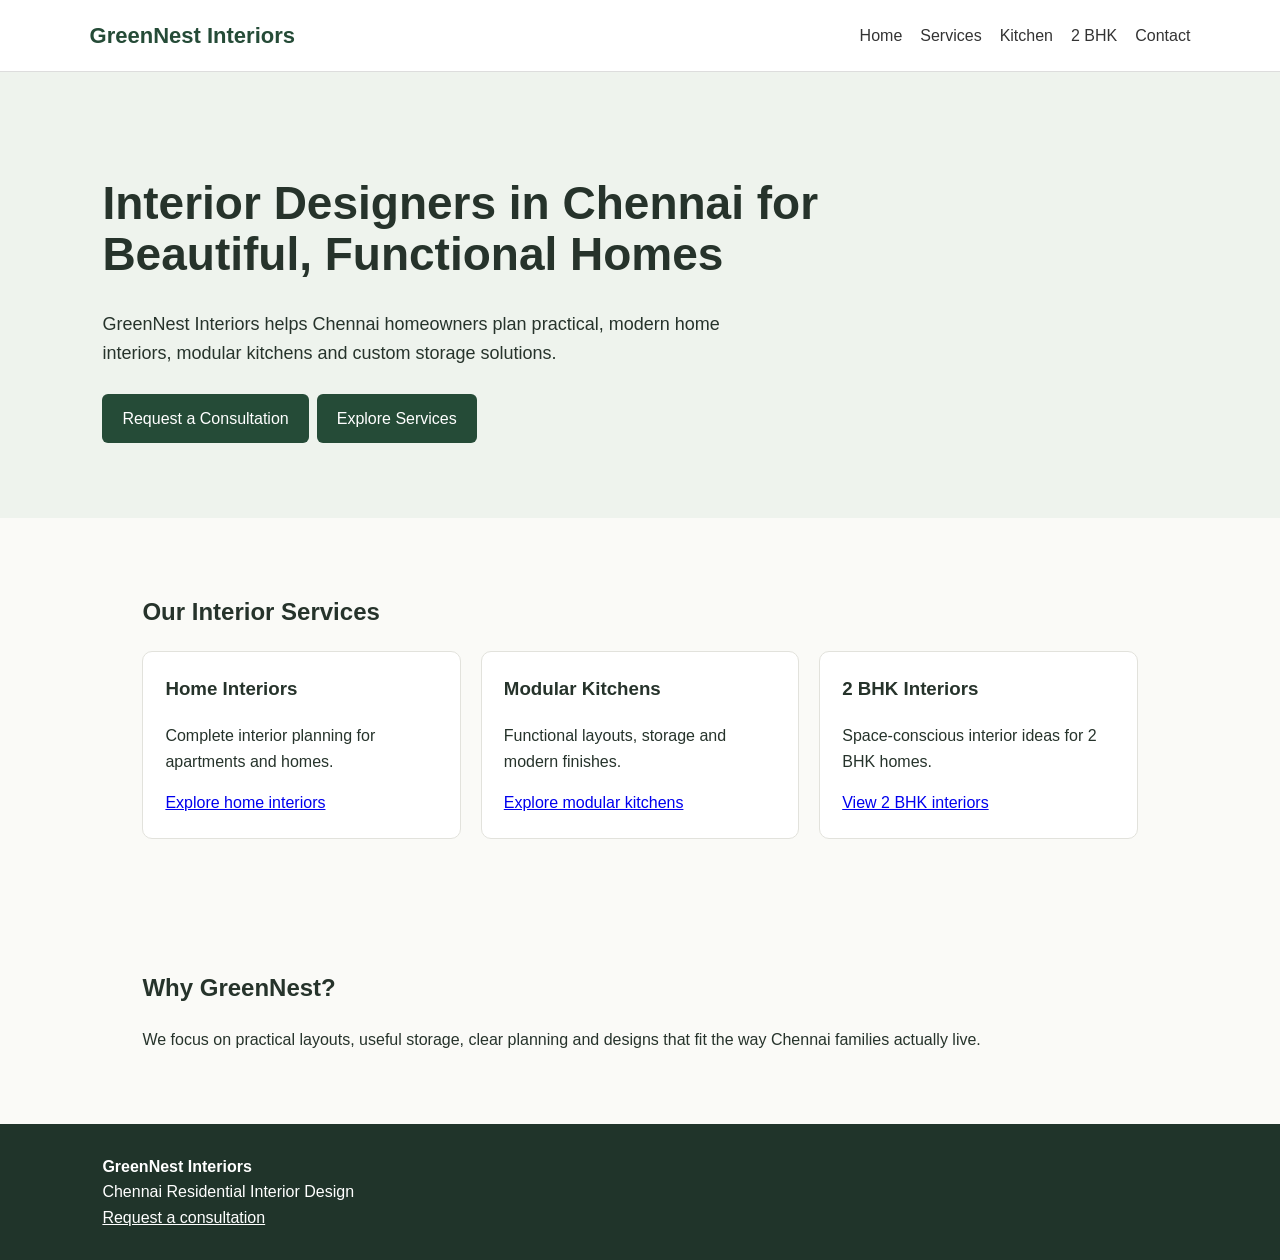
==== index.html @ 8058c412 "Add files via upload" ====
<!doctype html><html><head><meta charset="utf-8"><meta name="description" content="Interior Designers in Chennai | GreenNest Interiors"><meta name="viewport" content="width=device-width,initial-scale=1"><title>Interior Designers in Chennai | GreenNest Interiors</title><link rel="stylesheet" href="styles.css"></head><body><nav><div class="logo">GreenNest Interiors</div><div class="nav"><a href="index.html">Home</a><a href="services.html">Services</a><a href="modular-kitchen.html">Kitchen</a><a href="2-bhk.html">2 BHK</a><a href="contact.html">Contact</a></div></nav>
<div class="hero"><h1>Interior Designers in Chennai for Beautiful, Functional Homes</h1>
<p>GreenNest Interiors helps Chennai homeowners plan practical, modern home interiors, modular kitchens and custom storage solutions.</p>
<a class="btn" href="contact.html">Request a Consultation</a><a class="btn" href="services.html">Explore Services</a></div>
<section><h2>Our Interior Services</h2><div class="grid">
<div class="card"><h3>Home Interiors</h3><p>Complete interior planning for apartments and homes.</p><a href="home-interiors.html">Explore home interiors</a></div>
<div class="card"><h3>Modular Kitchens</h3><p>Functional layouts, storage and modern finishes.</p><a href="modular-kitchen.html">Explore modular kitchens</a></div>
<div class="card"><h3>2 BHK Interiors</h3><p>Space-conscious interior ideas for 2 BHK homes.</p><a href="2-bhk.html">View 2 BHK interiors</a></div>
</div></section>
<section><h2>Why GreenNest?</h2><p>We focus on practical layouts, useful storage, clear planning and designs that fit the way Chennai families actually live.</p></section>
<footer><b>GreenNest Interiors</b><br>Chennai Residential Interior Design<br><a href="contact.html">Request a consultation</a></footer></body></html>
---- styles.css ----
*{box-sizing:border-box} body{margin:0;font-family:Arial,sans-serif;color:#26332b;background:#fafaf7;line-height:1.6}
nav{background:#fff;border-bottom:1px solid #ddd;padding:18px 7%;display:flex;justify-content:space-between;align-items:center;position:sticky;top:0}
.logo{font-weight:700;font-size:22px;color:#254b37}.nav a{margin-left:18px;text-decoration:none;color:#333}
.hero{padding:75px 8%;background:#eef3ed}.hero h1{font-size:46px;line-height:1.1;max-width:760px}.hero p{max-width:680px;font-size:18px}
.btn{display:inline-block;background:#254b37;color:#fff;padding:12px 20px;border-radius:6px;text-decoration:none;margin:8px 8px 0 0}
section{padding:55px 8%;max-width:1200px;margin:auto}.grid{display:grid;grid-template-columns:repeat(auto-fit,minmax(230px,1fr));gap:20px}
.card{background:#fff;border:1px solid #e2e2dc;border-radius:10px;padding:22px}.card h3{margin-top:0}
footer{padding:30px 8%;background:#20342a;color:#fff} footer a{color:#fff}
@media(max-width:700px){.nav{display:none}.hero h1{font-size:34px}}
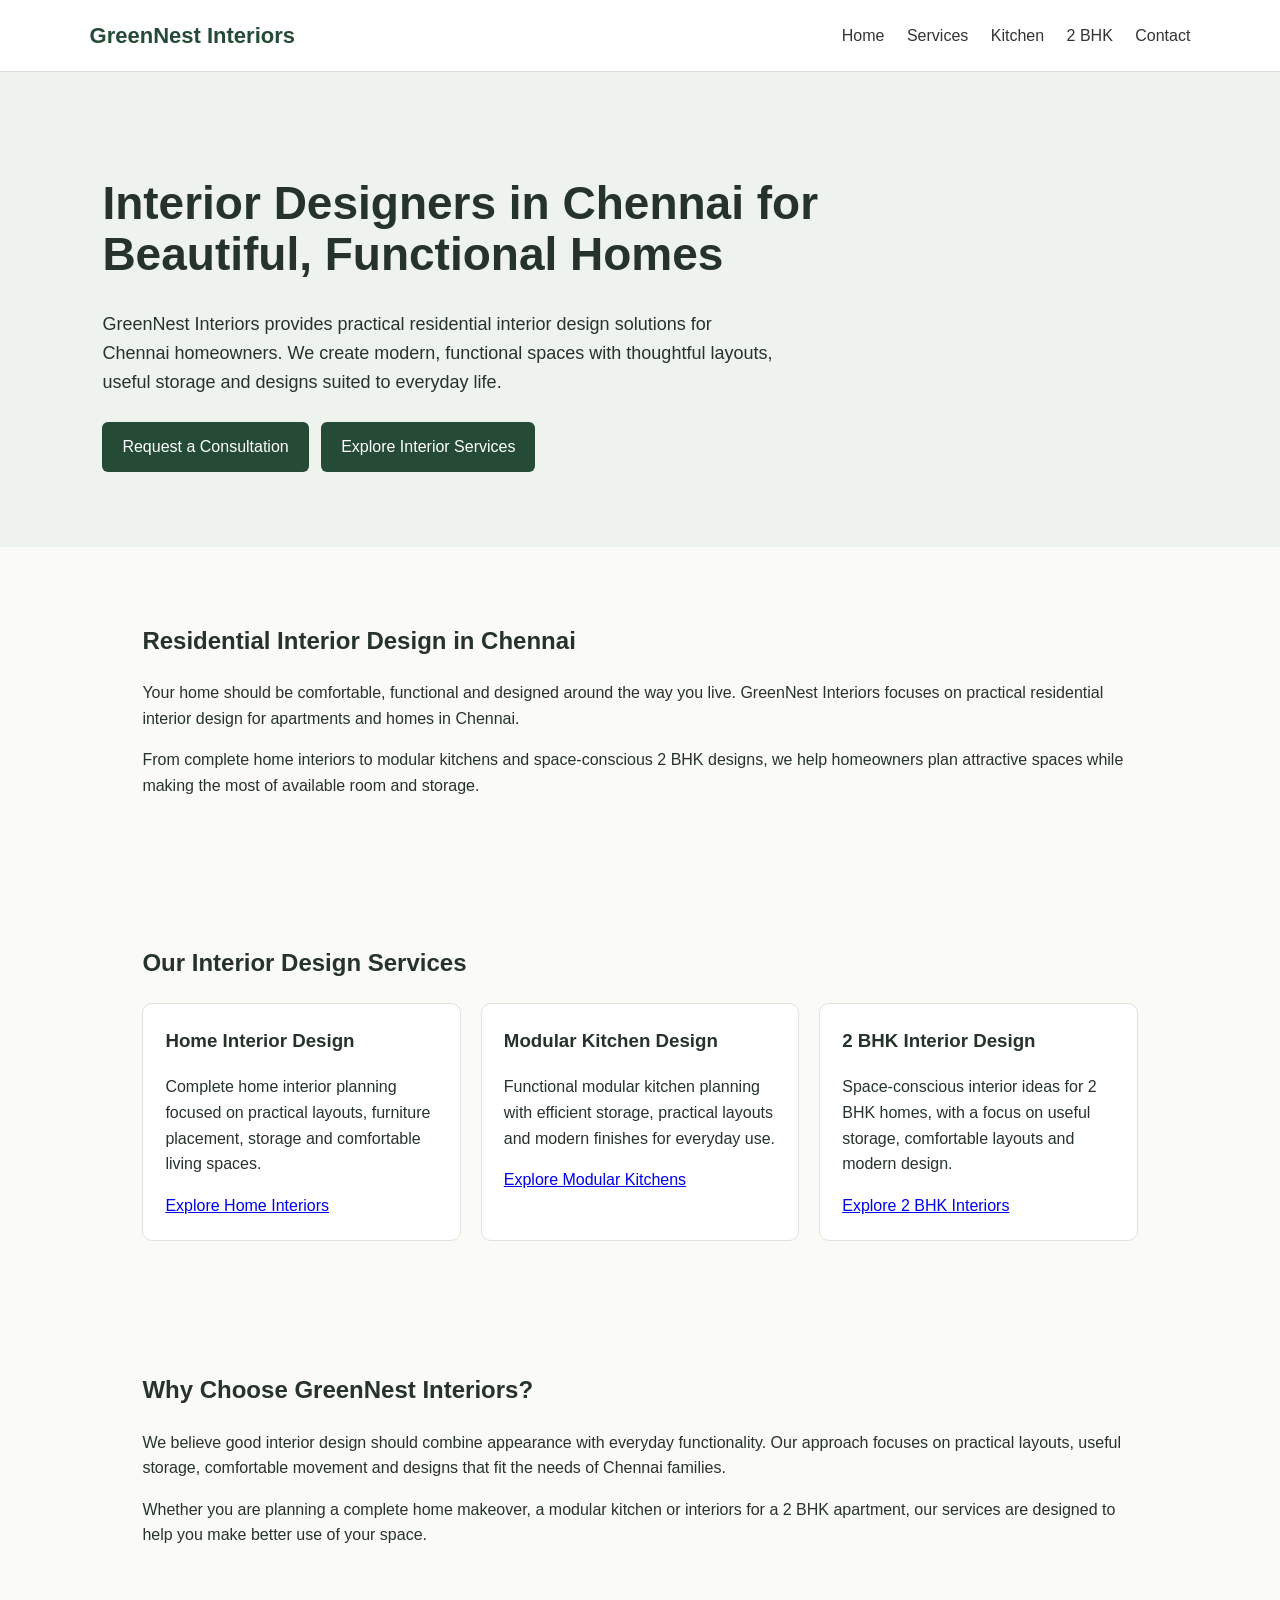
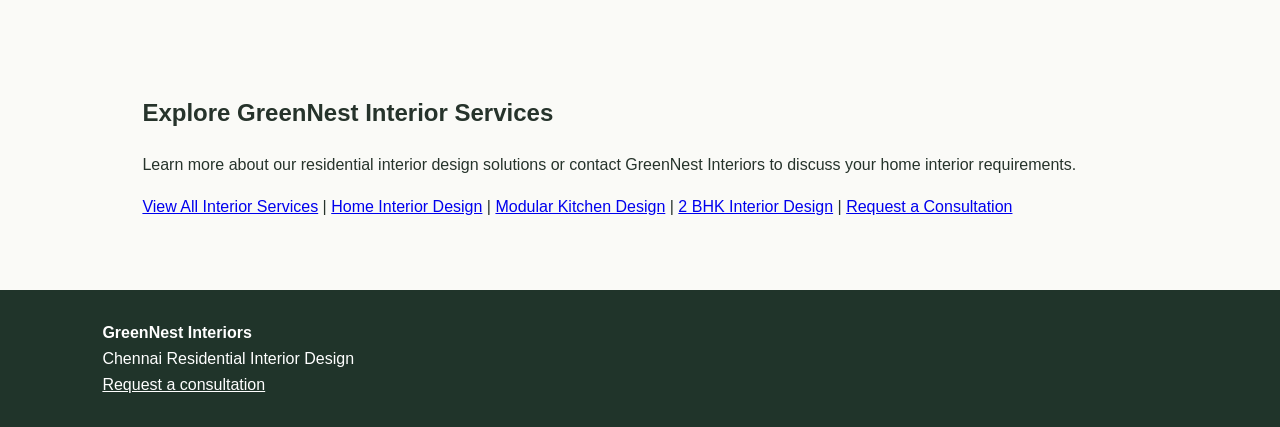
==== commit d14d6eb3: "Revise index.html for improved SEO and content clarity Updated the content and structure of the inde" ====
--- a/index.html
+++ b/index.html
@@ -1,11 +1,179 @@
-<!doctype html><html><head><meta charset="utf-8"><meta name="description" content="Interior Designers in Chennai | GreenNest Interiors"><meta name="viewport" content="width=device-width,initial-scale=1"><title>Interior Designers in Chennai | GreenNest Interiors</title><link rel="stylesheet" href="styles.css"></head><body><nav><div class="logo">GreenNest Interiors</div><div class="nav"><a href="index.html">Home</a><a href="services.html">Services</a><a href="modular-kitchen.html">Kitchen</a><a href="2-bhk.html">2 BHK</a><a href="contact.html">Contact</a></div></nav>
-<div class="hero"><h1>Interior Designers in Chennai for Beautiful, Functional Homes</h1>
-<p>GreenNest Interiors helps Chennai homeowners plan practical, modern home interiors, modular kitchens and custom storage solutions.</p>
-<a class="btn" href="contact.html">Request a Consultation</a><a class="btn" href="services.html">Explore Services</a></div>
-<section><h2>Our Interior Services</h2><div class="grid">
-<div class="card"><h3>Home Interiors</h3><p>Complete interior planning for apartments and homes.</p><a href="home-interiors.html">Explore home interiors</a></div>
-<div class="card"><h3>Modular Kitchens</h3><p>Functional layouts, storage and modern finishes.</p><a href="modular-kitchen.html">Explore modular kitchens</a></div>
-<div class="card"><h3>2 BHK Interiors</h3><p>Space-conscious interior ideas for 2 BHK homes.</p><a href="2-bhk.html">View 2 BHK interiors</a></div>
-</div></section>
-<section><h2>Why GreenNest?</h2><p>We focus on practical layouts, useful storage, clear planning and designs that fit the way Chennai families actually live.</p></section>
-<footer><b>GreenNest Interiors</b><br>Chennai Residential Interior Design<br><a href="contact.html">Request a consultation</a></footer></body></html>+<!doctype html>
+<html lang="en">
+
+<head>
+  <meta charset="utf-8">
+
+  <meta name="description" content="GreenNest Interiors offers residential interior design in Chennai, including home interiors, modular kitchens and 2 BHK interior design solutions.">
+
+  <meta name="google-site-verification" content="gMQXhlsxuku-3igy8kxiSpskX3LhasOkg_SdYuvToVY"/>
+
+  <meta name="viewport" content="width=device-width, initial-scale=1">
+
+  <title>Interior Designers in Chennai | GreenNest Interiors</title>
+
+  <link rel="stylesheet" href="styles.css">
+</head>
+
+<body>
+
+  <nav>
+    <div class="logo">GreenNest Interiors</div>
+
+    <div class="nav">
+      <a href="index.html">Home</a>
+      <a href="services.html">Services</a>
+      <a href="modular-kitchen.html">Kitchen</a>
+      <a href="2-bhk.html">2 BHK</a>
+      <a href="contact.html">Contact</a>
+    </div>
+  </nav>
+
+
+  <div class="hero">
+
+    <h1>Interior Designers in Chennai for Beautiful, Functional Homes</h1>
+
+    <p>
+      GreenNest Interiors provides practical residential interior design
+      solutions for Chennai homeowners. We create modern, functional spaces
+      with thoughtful layouts, useful storage and designs suited to everyday life.
+    </p>
+
+    <a class="btn" href="contact.html">Request a Consultation</a>
+
+    <a class="btn" href="services.html">Explore Interior Services</a>
+
+  </div>
+
+
+  <section>
+
+    <h2>Residential Interior Design in Chennai</h2>
+
+    <p>
+      Your home should be comfortable, functional and designed around the
+      way you live. GreenNest Interiors focuses on practical residential
+      interior design for apartments and homes in Chennai.
+    </p>
+
+    <p>
+      From complete home interiors to modular kitchens and space-conscious
+      2 BHK designs, we help homeowners plan attractive spaces while making
+      the most of available room and storage.
+    </p>
+
+  </section>
+
+
+  <section>
+
+    <h2>Our Interior Design Services</h2>
+
+    <div class="grid">
+
+      <div class="card">
+
+        <h3>Home Interior Design</h3>
+
+        <p>
+          Complete home interior planning focused on practical layouts,
+          furniture placement, storage and comfortable living spaces.
+        </p>
+
+        <a href="home-interiors.html">
+          Explore Home Interiors
+        </a>
+
+      </div>
+
+
+      <div class="card">
+
+        <h3>Modular Kitchen Design</h3>
+
+        <p>
+          Functional modular kitchen planning with efficient storage,
+          practical layouts and modern finishes for everyday use.
+        </p>
+
+        <a href="modular-kitchen.html">
+          Explore Modular Kitchens
+        </a>
+
+      </div>
+
+
+      <div class="card">
+
+        <h3>2 BHK Interior Design</h3>
+
+        <p>
+          Space-conscious interior ideas for 2 BHK homes, with a focus on
+          useful storage, comfortable layouts and modern design.
+        </p>
+
+        <a href="2-bhk.html">
+          Explore 2 BHK Interiors
+        </a>
+
+      </div>
+
+    </div>
+
+  </section>
+
+
+  <section>
+
+    <h2>Why Choose GreenNest Interiors?</h2>
+
+    <p>
+      We believe good interior design should combine appearance with
+      everyday functionality. Our approach focuses on practical layouts,
+      useful storage, comfortable movement and designs that fit the needs
+      of Chennai families.
+    </p>
+
+    <p>
+      Whether you are planning a complete home makeover, a modular kitchen
+      or interiors for a 2 BHK apartment, our services are designed to help
+      you make better use of your space.
+    </p>
+
+  </section>
+
+
+  <section>
+
+    <h2>Explore GreenNest Interior Services</h2>
+
+    <p>
+      Learn more about our residential interior design solutions or contact
+      GreenNest Interiors to discuss your home interior requirements.
+    </p>
+
+    <p>
+      <a href="services.html">View All Interior Services</a> |
+      <a href="home-interiors.html">Home Interior Design</a> |
+      <a href="modular-kitchen.html">Modular Kitchen Design</a> |
+      <a href="2-bhk.html">2 BHK Interior Design</a> |
+      <a href="contact.html">Request a Consultation</a>
+    </p>
+
+  </section>
+
+
+  <footer>
+
+    <b>GreenNest Interiors</b>
+    <br>
+    Chennai Residential Interior Design
+    <br>
+    <a href="contact.html">Request a consultation</a>
+
+  </footer>
+
+</body>
+
+</html>
